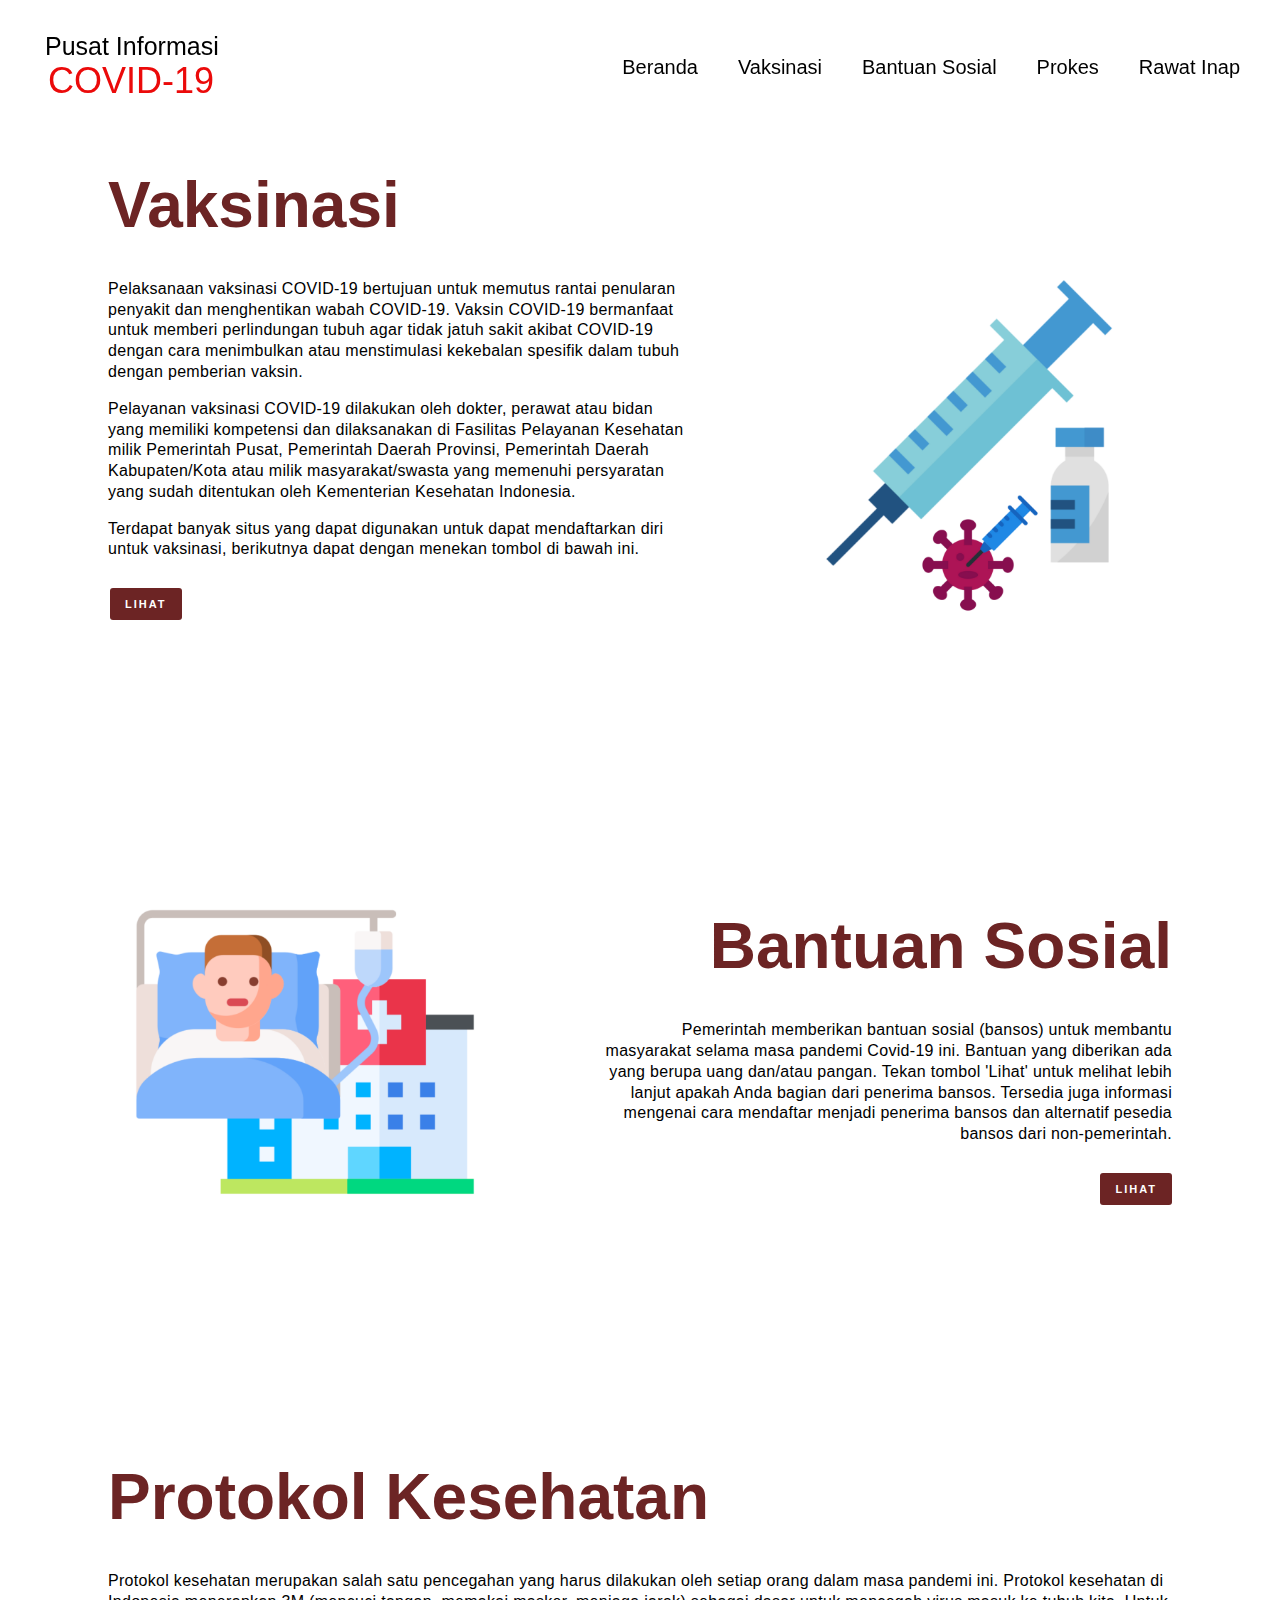
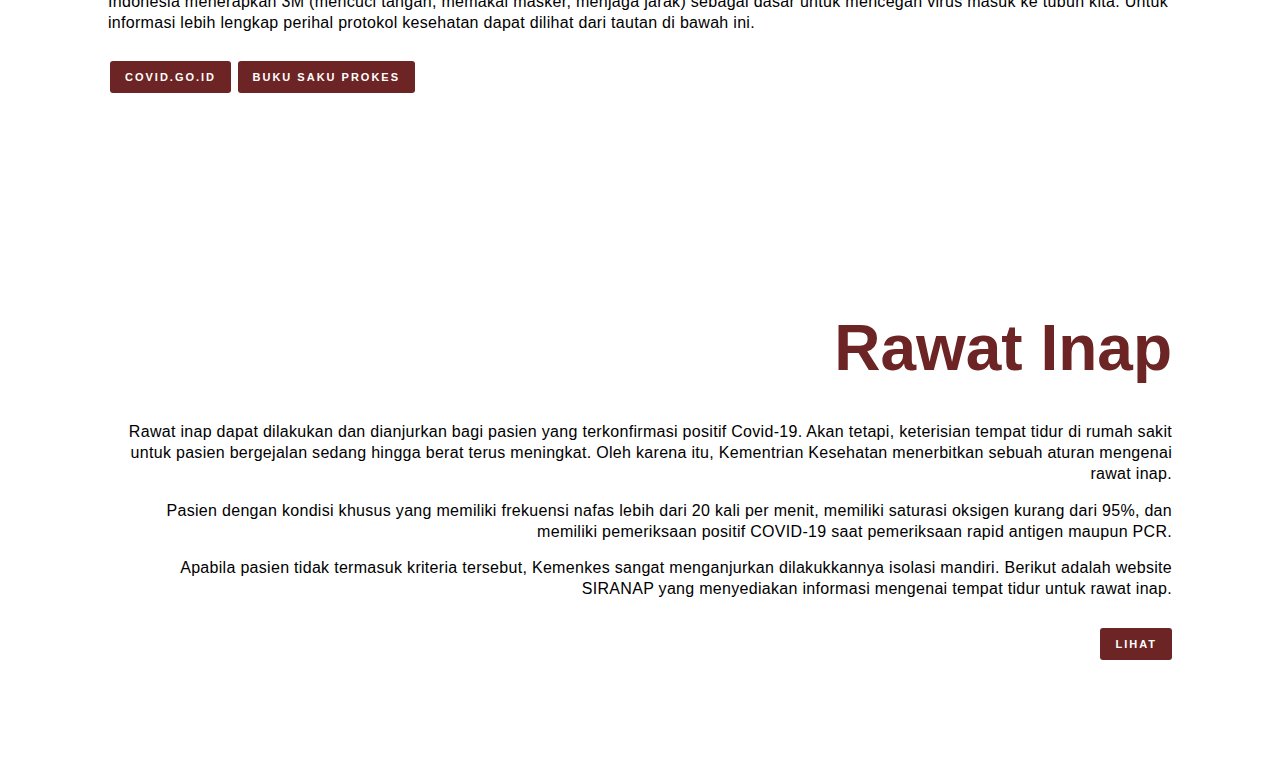
==== Milestone02_K30.html @ 99e0981c "ngilangin target blank beberapa button" ====
<!DOCTYPE html>
<html lang="en">
<head>
    <meta charset="UTF-8">
    <meta name="viewport" content="width=device-width, initial-scale=1.0">
    <title> COVID-19 Information Centre </title>
    <link rel="stylesheet" href="style.css">
    <!-- <link rel="icon" href="logo.png" type="image/png"/> -->
</head>
<body>
    <header>
        <a href="#home" class="logo">Pusat Informasi</a>
        <a href="#home" class="logo2">COVID-19</a>
        <div class="toggle" onclick="toggleMenu();"></div>
        <ul class="menu">
            <li><a href="" onclick="topFunction()" id="home" class="hovereffect">Beranda</a></li>
            <li><a href="#Vaksinasi" onclick="toggleMenu();" class="hovereffect">Vaksinasi</a></li>
            <li><a href="#Bansos" onclick="toggleMenu();" class="hovereffect">Bantuan Sosial</a></li>
            <li><a href="#Prokes" onclick="toggleMenu();" class="hovereffect">Prokes</a></li>
            <li><a href="#Rawnap" onclick="toggleMenu();" class="hovereffect">Rawat Inap</a></li>
        </ul>
    </header>

    <section class = "banner" id="Vaksinasi">
        <div class="textlp">
            <h2> Vaksinasi </h2>
            <p class="article"> Pelaksanaan vaksinasi COVID-19 bertujuan untuk memutus rantai penularan penyakit dan menghentikan wabah COVID-19. Vaksin COVID-19 bermanfaat untuk memberi perlindungan tubuh agar tidak jatuh sakit akibat COVID-19 dengan cara menimbulkan atau menstimulasi kekebalan spesifik dalam tubuh dengan pemberian vaksin.</p>
            <p class="article"> Pelayanan vaksinasi COVID-19 dilakukan oleh dokter, perawat atau bidan yang memiliki kompetensi dan dilaksanakan di Fasilitas Pelayanan Kesehatan milik Pemerintah Pusat, Pemerintah Daerah Provinsi, Pemerintah Daerah Kabupaten/Kota atau milik masyarakat/swasta yang memenuhi persyaratan yang sudah ditentukan oleh Kementerian Kesehatan Indonesia.</p>
            <p class="article"> Terdapat banyak situs yang dapat digunakan untuk dapat mendaftarkan diri untuk vaksinasi, berikutnya dapat dengan menekan tombol di bawah ini.</p>
            <br>
            <a href="Vaksinasi.html" class="btn" role="button" >Lihat</a>
        </div>
        <div id="vaksinDiv">
            <img id="vaksinImage" src="images/Vaccine.png">
        </div>
    </section>

    <section class = "banner2" id="Bansos">
        <div id="hospitalDiv">
            <img id="hospitalImage" src="images/hospital.png">
        </div>
        <div class="textlp">
            <h2> Bantuan Sosial </h2>
            <p class="article"> Pemerintah memberikan bantuan sosial (bansos) untuk membantu masyarakat 
                selama masa pandemi Covid-19 ini. Bantuan yang diberikan ada yang berupa uang dan/atau pangan. 
                Tekan tombol 'Lihat' untuk melihat lebih lanjut apakah Anda bagian dari penerima bansos. 
                Tersedia juga informasi mengenai cara mendaftar menjadi penerima bansos dan alternatif pesedia 
                bansos dari non-pemerintah.  </p>
                <br>
            <a href="Bansos.html" class="btn" role="button" >Lihat</a>
        </div>
    </section>

    <section class = "banner" id="Prokes">
        <div class="textlp">
            <h2> Protokol Kesehatan </h2>
            <p class="article"> Protokol kesehatan merupakan salah satu pencegahan yang harus dilakukan oleh setiap orang dalam masa pandemi ini. Protokol kesehatan di Indonesia menerapkan 3M (mencuci tangan, memakai masker, menjaga jarak) sebagai dasar untuk mencegah virus masuk ke tubuh kita. Untuk informasi lebih lengkap perihal protokol kesehatan dapat dilihat dari tautan di bawah ini. </p>
            <br>
            <a href="https://covid19.go.id/p/protokol" class="btn" role="button" target="_blank">Covid.go.id</a>
            <a href="https://drive.google.com/file/d/1-N_QBtj_PaS355NtWdZMBZSfTUdceHAb/view?usp=sharing" class="btn" role="button" target="_blank">Buku Saku Prokes</a>
        </div>
        
    </section>

    <section class = "banner2" id="Rawnap">
        <div class="textlp">
            <h2> Rawat Inap </h2>
            <p class="article"> Rawat inap dapat dilakukan dan dianjurkan bagi pasien yang terkonfirmasi positif Covid-19. Akan tetapi, keterisian tempat tidur di rumah sakit untuk pasien bergejalan sedang hingga berat terus meningkat. Oleh karena itu, Kementrian Kesehatan menerbitkan sebuah aturan mengenai rawat inap.  </p>
            <p class="article" Pasien yang dapat melakukan rawat inap adalah pasien yang mengalami sesak napas, baik dengan atau tanpa adanya demam, merasa tubuhnya sangat kelelahan, kehilangan penciuman, memiliki penyakit penyerta, dan membutuhkan adanya pengawasan medis. </p>
            <p class="article"> Pasien dengan kondisi khusus yang  memiliki frekuensi nafas lebih dari 20 kali per menit, memiliki saturasi oksigen kurang dari 95%, dan memiliki pemeriksaan positif COVID-19 saat pemeriksaan rapid antigen maupun PCR. </p>
            <p class="article"> Apabila pasien tidak termasuk kriteria tersebut, Kemenkes sangat menganjurkan dilakukkannya isolasi mandiri. Berikut adalah website SIRANAP yang menyediakan informasi mengenai tempat tidur untuk rawat inap. </p>
            <br>
            <a href="https://yankes.kemkes.go.id/app/siranap/" class="btn" role="button" target="_blank">Lihat</a>
        </div>
    </section>
    
    <script type="text/javascript">
        window.addEventListener('scroll',function(){
            var header = document.querySelector('header');
            header.classList.toggle('sticky',window.scrollY > 0);
        });

        function toggleMenu() {
            var menuToggle = document.querySelector('.toggle');
            var menu = document.querySelector('.menu');
            menuToggle.classList.toggle('active')
            menu.classList.toggle('active')
        }

        function topFunction() {
            document.documentElement.scrollTop = 0;
        }
    </script>
</body>
</html>
---- style.css ----
html, body {
    scroll-behavior: smooth;
}

header {
    position: fixed;
    top: 0;
    left: 0;
    width: 100%;
    padding: 40px 100px;
    z-index: 1000;
    display: flex;
    justify-content: space-between;
    align-items: center;
    text-decoration: none;
    transition: 0.5s;
}

header.sticky {
    background-color: #fff;
    padding: 30px 100px;
    text-decoration: none;
    box-shadow: 0 5px 20px rgba(0,0,0,0.1);
}

header .logo {
    position: absolute;
    width: 186px;
    height: 23px;
    left: 30px;
    top: 24px;
    font-family: Lato, Helvetica, sans-serif;
    font-style: normal;
    font-weight: normal;
    font-size: 25px;
    line-height: 29px;
    color: #000000;
    text-decoration: none;
    margin-top: 8px;
    margin-left: 15px;
}

header .logo2 {
    position: absolute;
    width: 170px;
    height: 54px;
    left: 30px;
    top: 48px;
    font-family: Roboto;
    font-style: normal;
    font-weight: normal;
    font-size: 36px;
    line-height: 42px;
    color: #EB0A0A;
    font-family: 'Roboto', sans-serif;
    text-decoration: none;
    margin-top: 12px;
    margin-left: 18px;
}

header.sticky .logo {
 color: #111111;   
 text-decoration: none;
}

header ul {
    position: static ;
    margin-right: 120px;
    display: flex;
}

header ul li {
    position: relative;
    list-style: none;
}

header ul li a {
    position: relative;
    display: inline-block;
    margin: 0px 20px;
    color:#000;
    font-weight: 400;
    text-decoration: none;
    font-family: "Poppins",sans-serif;
    font-size: 20px;
}

header.sticky ul li a {
    color: #111111;   
}

.banner
{
    position: relative;
    min-height: 10vh;
    background-size: cover;
    background :#FFFFFF;
    background-position : right;
    display :flex;
    justify-content: space-between;
    align-items: center;
    padding : 100px;
    font-family: 'Lato', sans-serif;
}

.banner2
{
    position: relative;
    min-height: 10vh;
    background-size: cover;
    background :#FFFFFF;
    background-position : right;
    display :flex;
    justify-content: space-between;
    align-items: center;
    padding : 100px;
    font-family: 'Lato', sans-serif;
    text-align: right;
}

.banner h2
{
    font-family: 'Palanquin', sans-serif;
    font-style: normal;
    font-weight: 600;
    font-size: 64px;
    line-height: 116px;
    color: #6C2424;
}

.banner2 h2
{
    font-family: 'Palanquin', sans-serif;
    font-style: normal;
    font-weight: 600;
    font-size: 64px;
    line-height: 116px;
    color: #6C2424;
}


.btn {
    position: relative;
    font-weight: 600;
    background: #6C2424;
    color: #ffffff;
    margin-top: 20px;
    padding: 10px 15px;
    font-size: 11px;
    text-transform: uppercase;
    text-decoration: none;
    letter-spacing: 2px;
    border-radius: 3px;
    margin-left: 2px;
    z-index: 40;
    font-family: 'Lato', sans-serif;
}

.btn:hover {
    background-color:#f5b455;
    color: #531b1b;
    font-weight: 800;
    z-index: 40;
}

::-webkit-scrollbar {
    width: 8px;
    scroll-behavior: smooth;
}
  
::-webkit-scrollbar-track {
    background: #f1f1f1;
    scroll-behavior: smooth;
}
  
::-webkit-scrollbar-thumb {
    background: rgb(59, 59, 59);
    scroll-behavior: smooth;
}
  
::-webkit-scrollbar-thumb:hover {
    background: #000000;
    scroll-behavior: smooth;
}

/* Styling Image */ 
#vaksinDiv {
    padding-left: 100px;
}

#vaksinImage {
    width:30vw;
    height: auto;
    margin-top: 150px;
}

#hospitalDiv {
    padding-left: 100px;
    margin-left: 0px;
    padding-left: 0px;
    padding-right: 100px;
}

#hospitalImage {
    width:30vw;
    height: auto;
}

.article {
    line-height: 1.3;
    letter-spacing: .3px;
}

h2 {
    margin-top: 5px;
    margin-bottom: 5px;
}

.hovereffect:hover {
    font-weight: bold;
    color:#cc7c44;
}

.bold:hover {
    font-weight: bold;
}
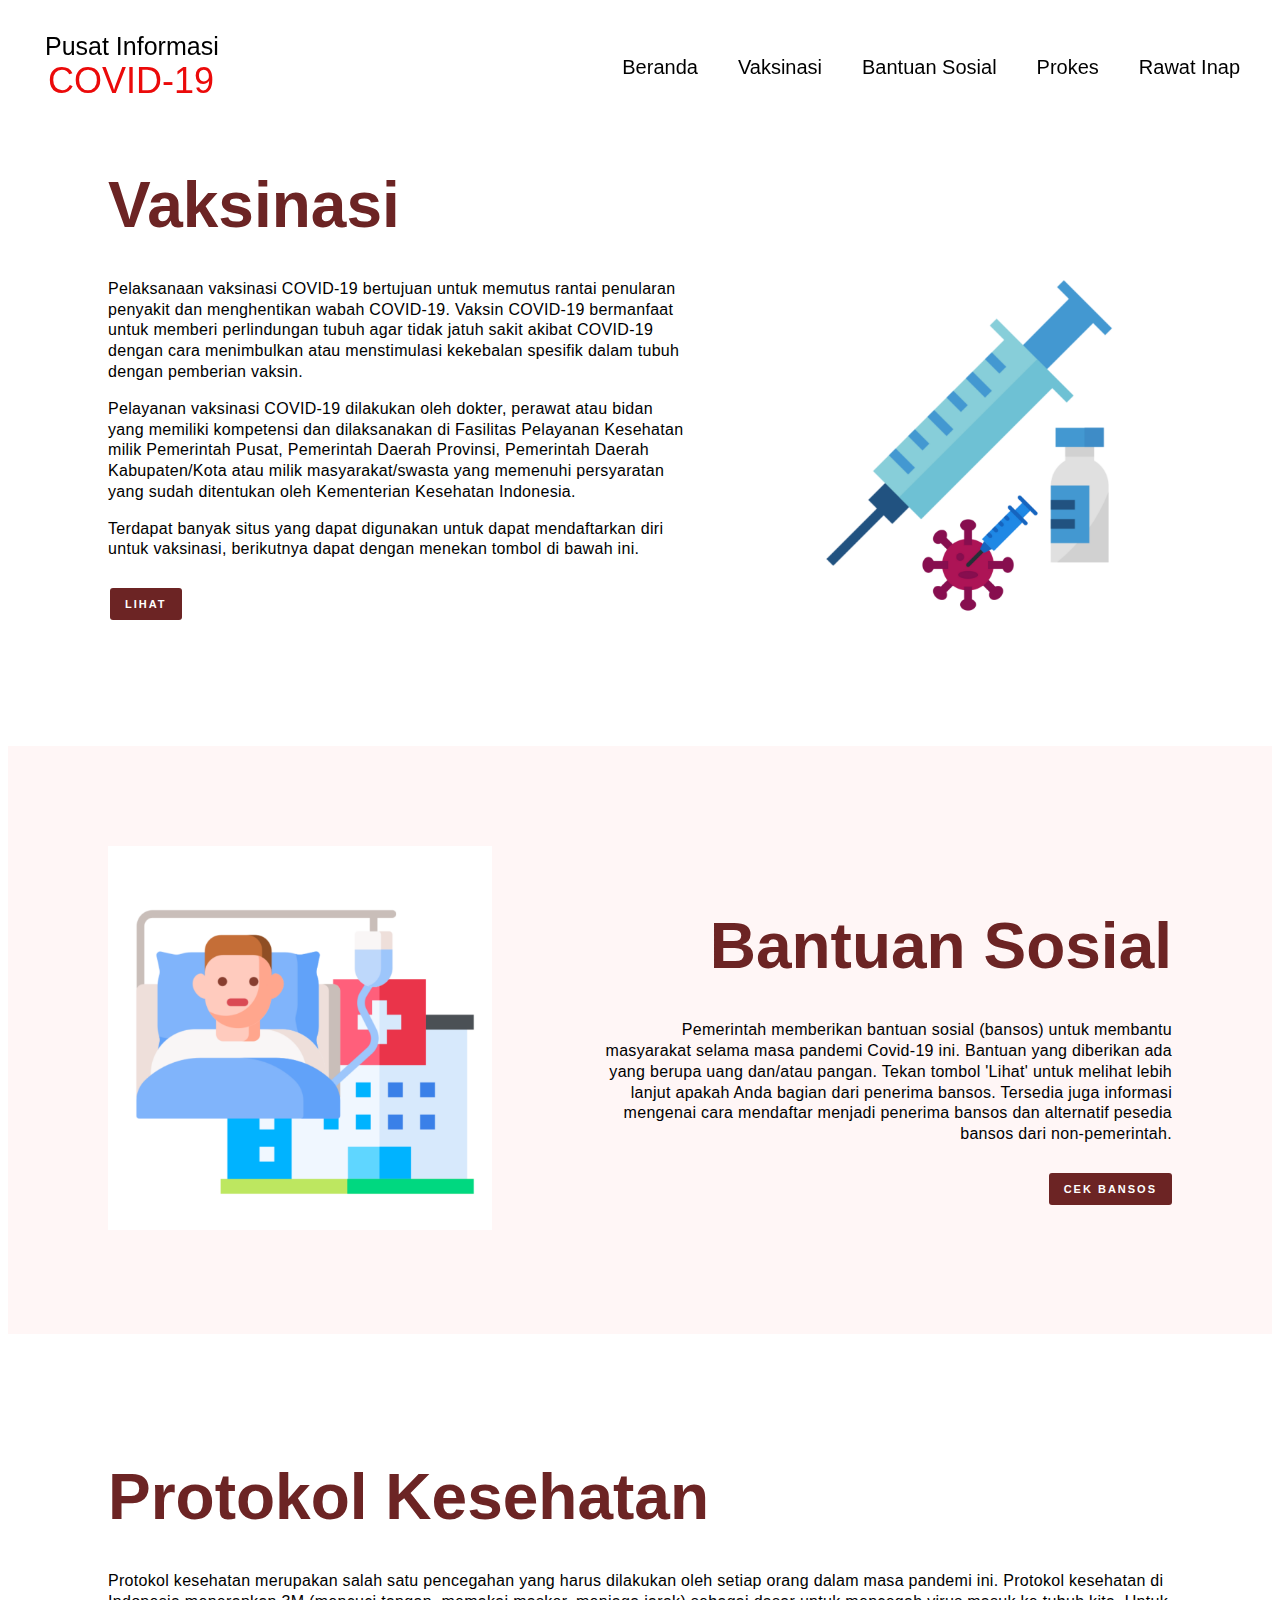
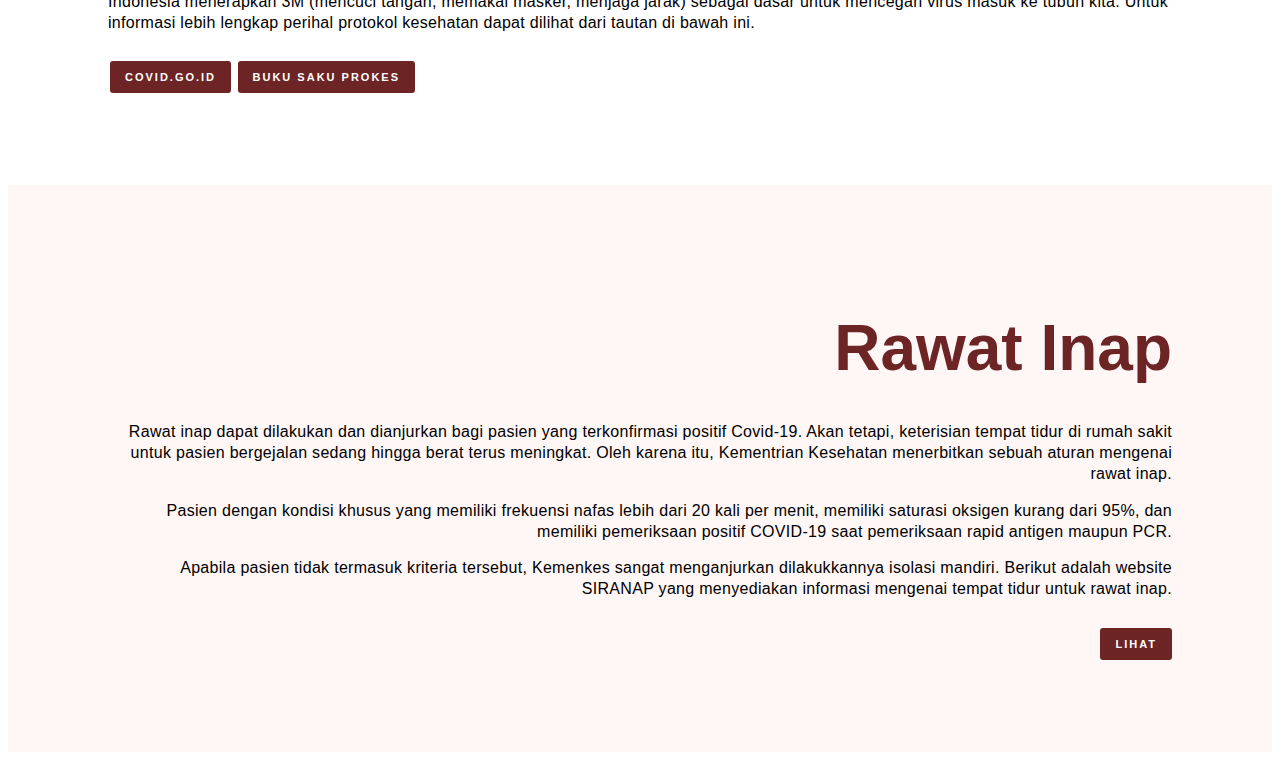
==== commit 6420b1cc: "Cek bansos button" ====
--- a/Milestone02_K30.html
+++ b/Milestone02_K30.html
@@ -5,7 +5,7 @@
     <meta name="viewport" content="width=device-width, initial-scale=1.0">
     <title> COVID-19 Information Centre </title>
     <link rel="stylesheet" href="style.css">
-    <!-- <link rel="icon" href="logo.png" type="image/png"/> -->
+    <link rel="icon" href="images/logo.png" type="image/png"/>
 </head>
 <body>
     <header>
@@ -47,7 +47,7 @@
                 Tersedia juga informasi mengenai cara mendaftar menjadi penerima bansos dan alternatif pesedia 
                 bansos dari non-pemerintah.  </p>
                 <br>
-            <a href="Bansos.html" class="btn" role="button" >Lihat</a>
+            <a href="https://cekbansos.kemensos.go.id/" class="btn" role="button" target="_blank" >Cek Bansos</a>
         </div>
     </section>
 
@@ -79,7 +79,6 @@
             var header = document.querySelector('header');
             header.classList.toggle('sticky',window.scrollY > 0);
         });
-
         function toggleMenu() {
             var menuToggle = document.querySelector('.toggle');
             var menu = document.querySelector('.menu');
--- a/style.css
+++ b/style.css
@@ -1,5 +1,5 @@
-html, body {
-    scroll-behavior: smooth;
+html,body {
+    scroll-behavior:smooth;
 }
 
 header {
@@ -73,6 +73,11 @@
     position: relative;
     list-style: none;
 }
+header ul li {
+    position: relative;
+    list-style: none;
+}
+
 
 header ul li a {
     position: relative;
@@ -183,6 +188,13 @@
     scroll-behavior: smooth;
 }
 
+#Bansos{
+    background-color : #FFF6F6;
+}
+#Rawnap{
+    background-color : #FFF6F6;
+}
+
 /* Styling Image */ 
 #vaksinDiv {
     padding-left: 100px;
@@ -217,7 +229,7 @@
 }
 
 .hovereffect:hover {
-    font-weight: bold;
+    transform: scale(1.25);
     color:#cc7c44;
 }
 
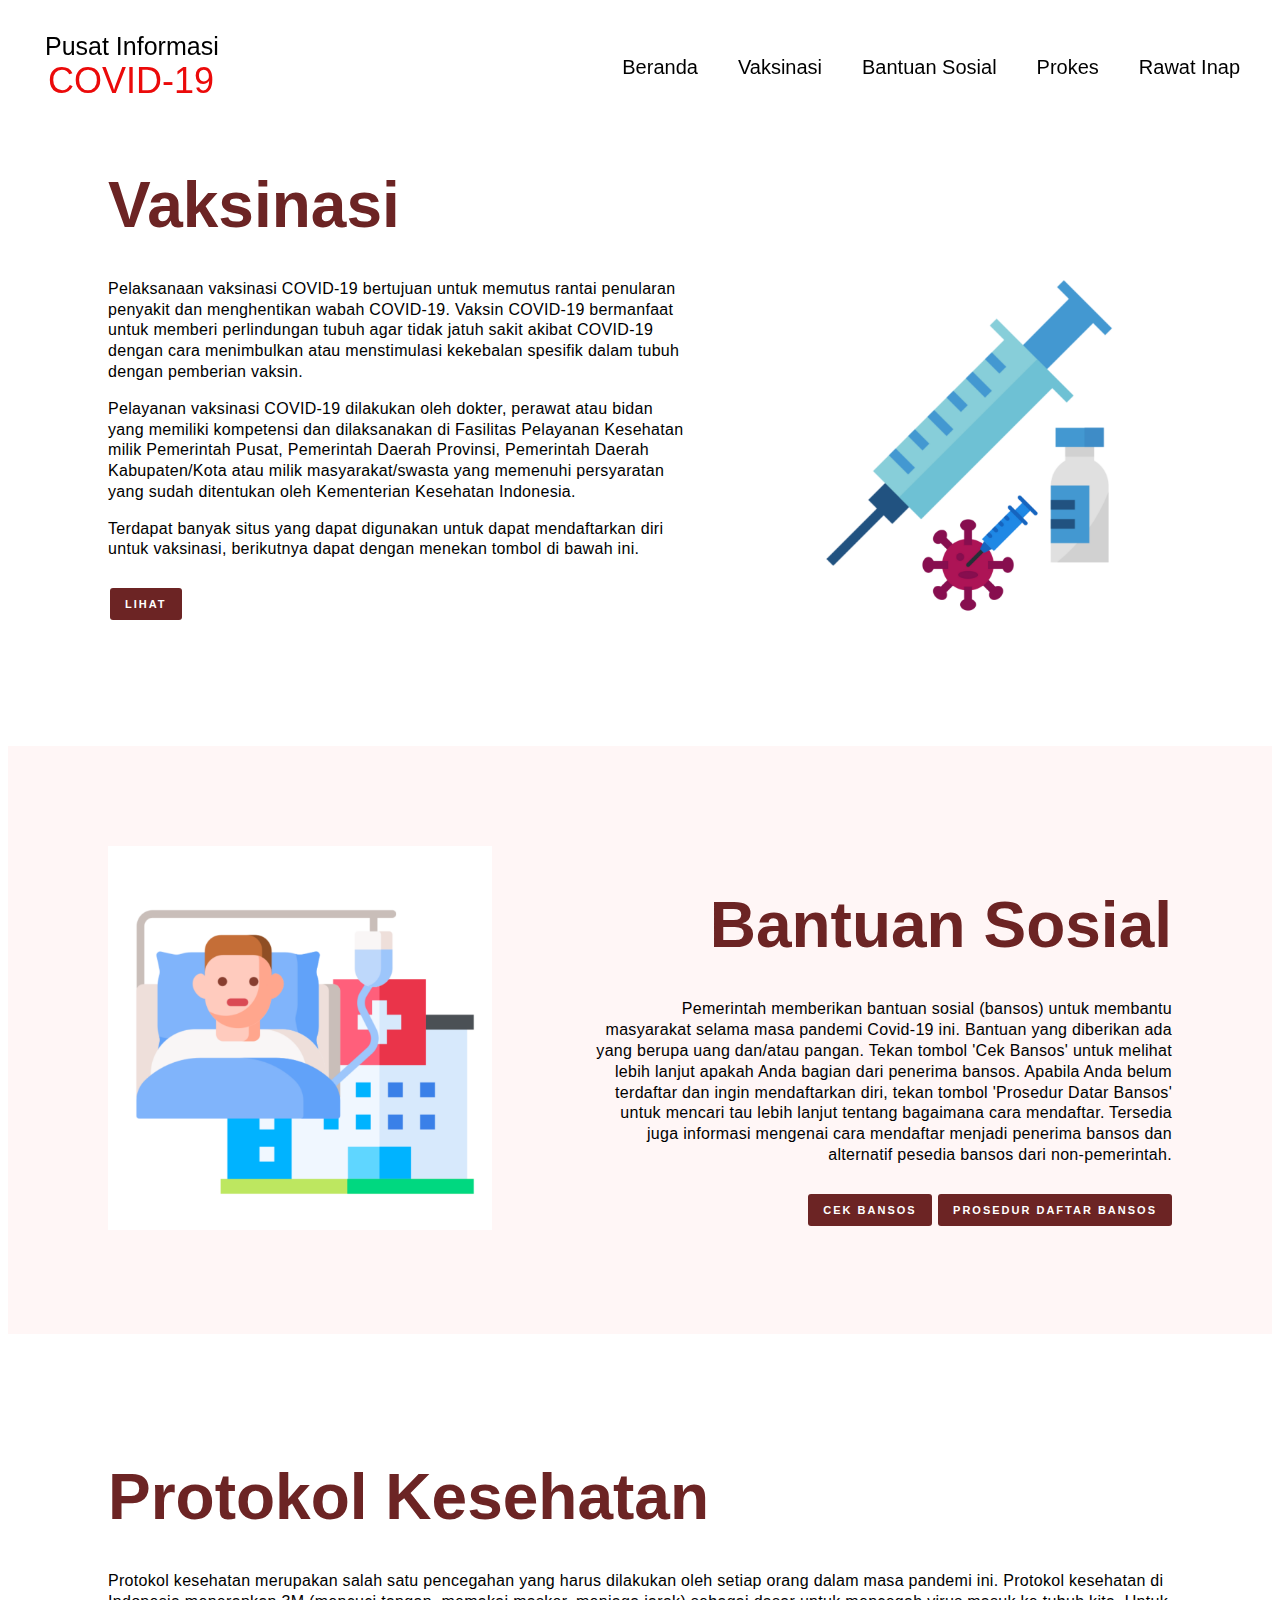
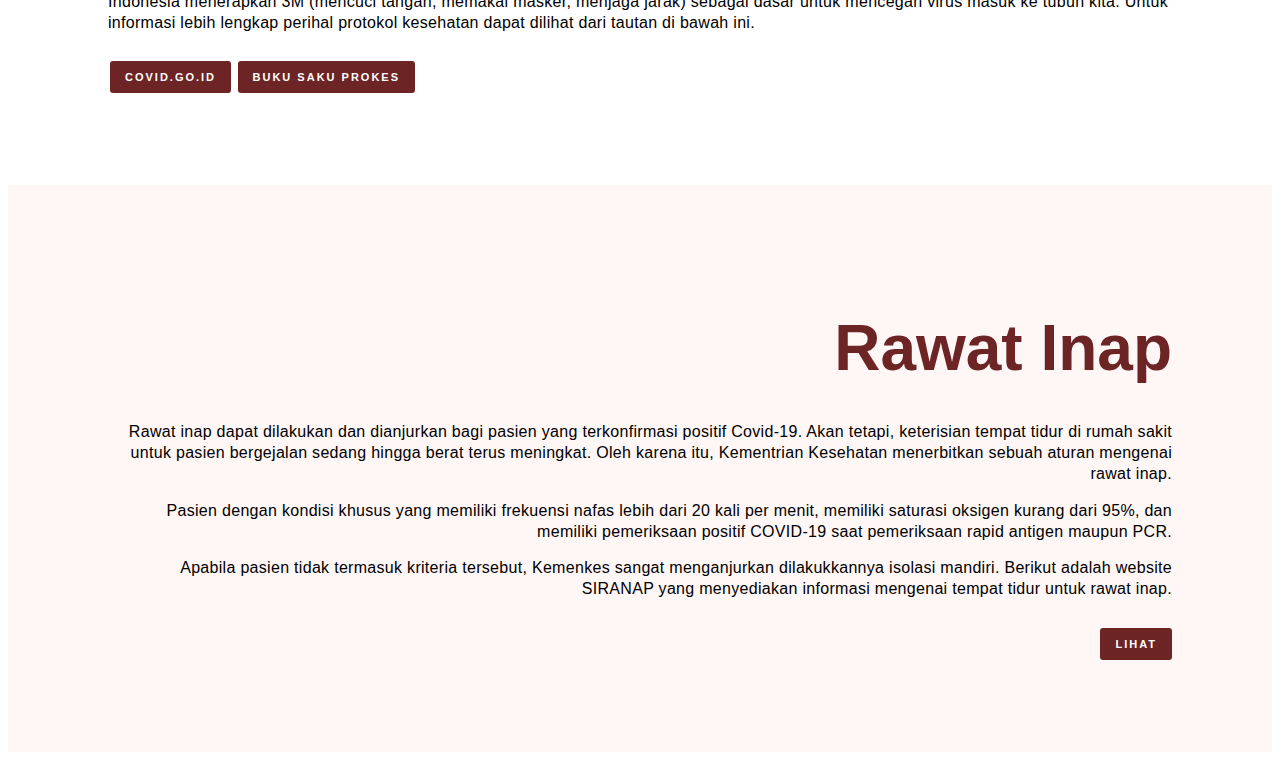
==== commit 90c9f3c4: "Update Bansos" ====
--- a/Milestone02_K30.html
+++ b/Milestone02_K30.html
@@ -43,11 +43,13 @@
             <h2> Bantuan Sosial </h2>
             <p class="article"> Pemerintah memberikan bantuan sosial (bansos) untuk membantu masyarakat 
                 selama masa pandemi Covid-19 ini. Bantuan yang diberikan ada yang berupa uang dan/atau pangan. 
-                Tekan tombol 'Lihat' untuk melihat lebih lanjut apakah Anda bagian dari penerima bansos. 
+                Tekan tombol 'Cek Bansos' untuk melihat lebih lanjut apakah Anda bagian dari penerima bansos. Apabila Anda belum
+                terdaftar dan ingin mendaftarkan diri, tekan tombol 'Prosedur Datar Bansos' untuk mencari tau lebih lanjut tentang bagaimana cara mendaftar.
                 Tersedia juga informasi mengenai cara mendaftar menjadi penerima bansos dan alternatif pesedia 
                 bansos dari non-pemerintah.  </p>
                 <br>
             <a href="https://cekbansos.kemensos.go.id/" class="btn" role="button" target="_blank" >Cek Bansos</a>
+            <a hrf="prosedur.html" class="btn" role="button" >Prosedur Daftar Bansos</a>
         </div>
     </section>
 
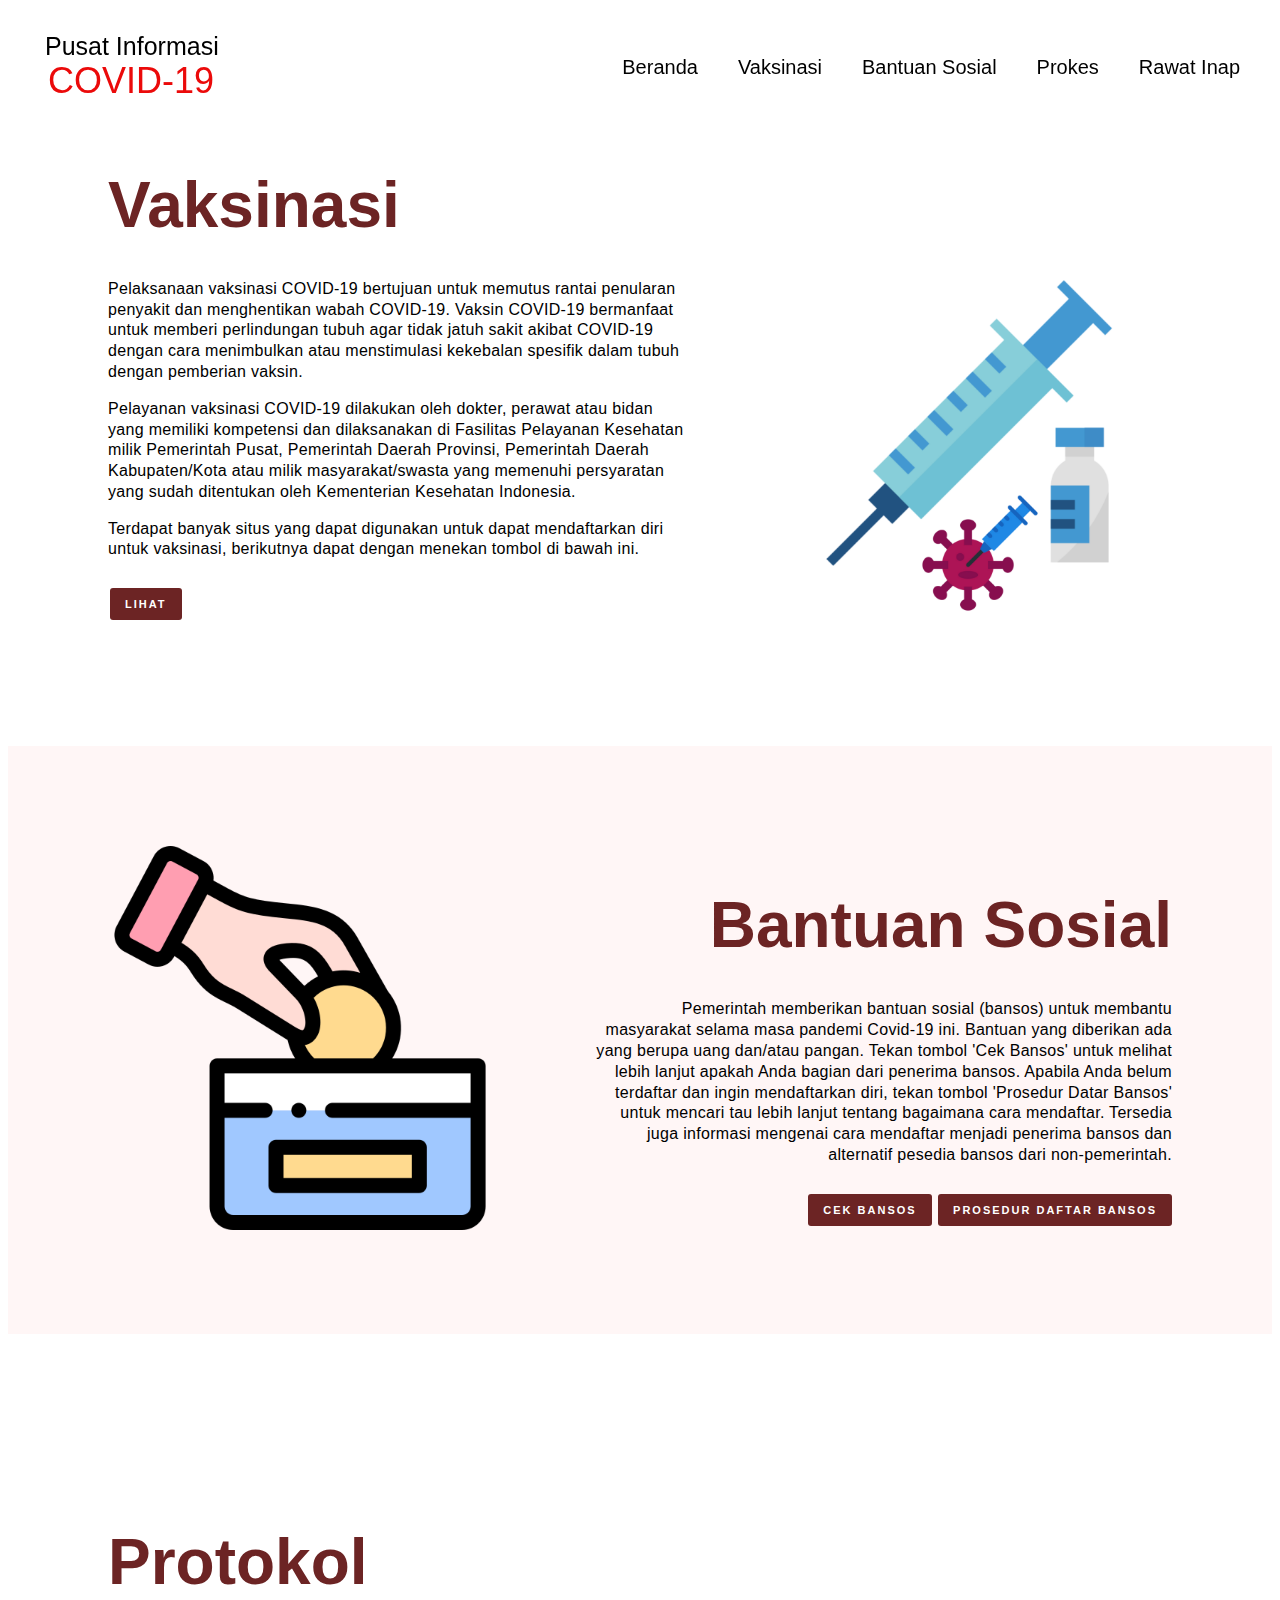
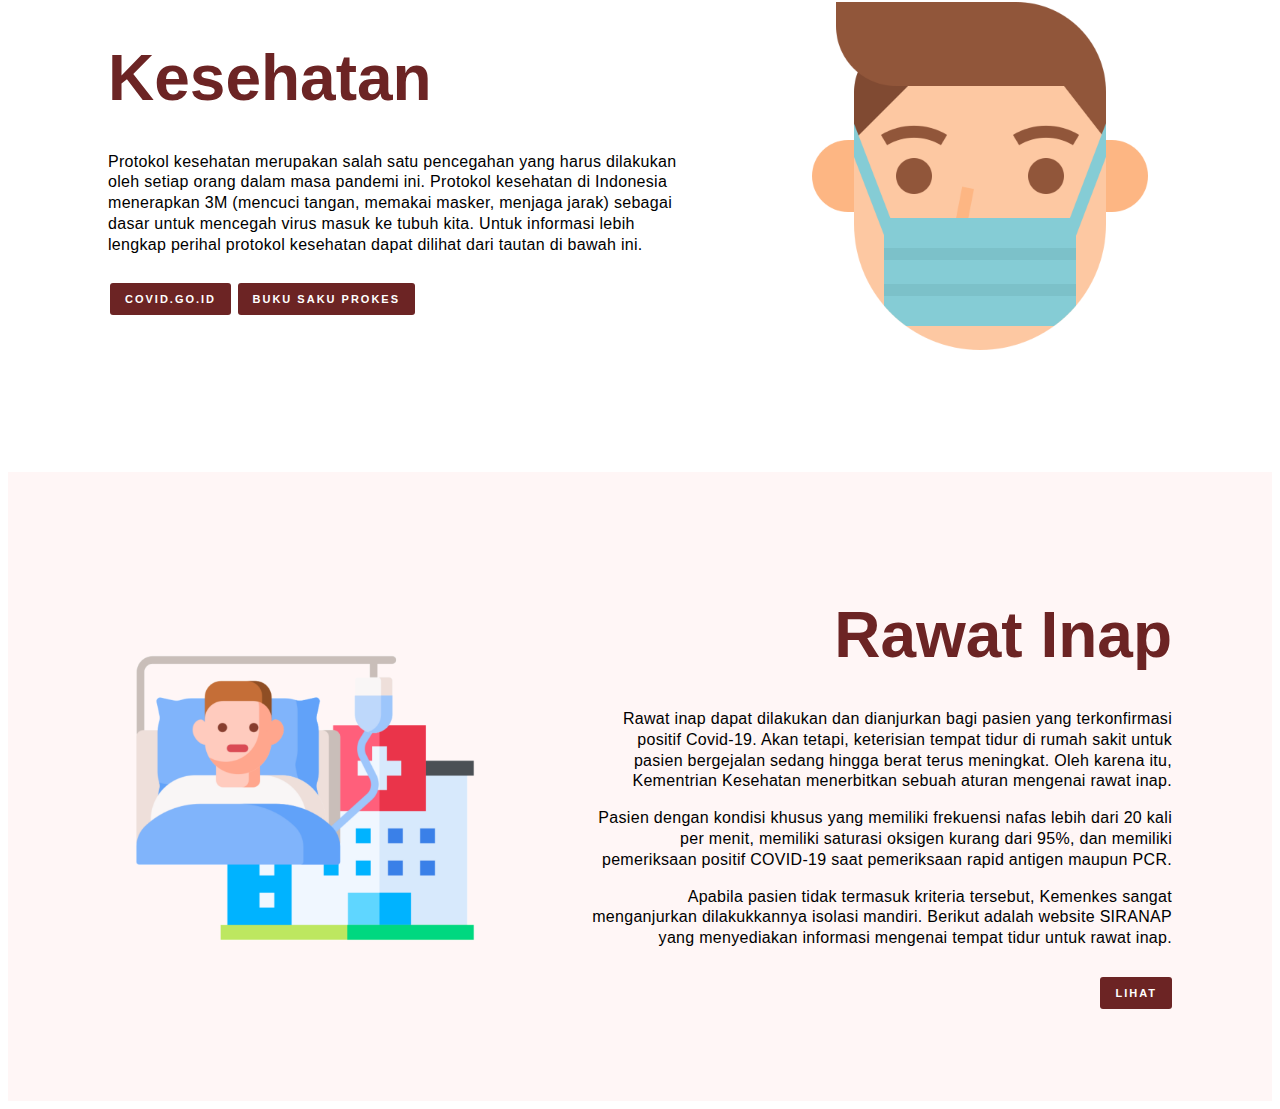
==== commit 050630cc: "Added Images and Rapihin Prosedur Bansos" ====
--- a/Milestone02_K30.html
+++ b/Milestone02_K30.html
@@ -37,7 +37,7 @@
 
     <section class = "banner2" id="Bansos">
         <div id="hospitalDiv">
-            <img id="hospitalImage" src="images/hospital.png">
+            <img id="hospitalImage" src="images/donation.png">
         </div>
         <div class="textlp">
             <h2> Bantuan Sosial </h2>
@@ -49,7 +49,7 @@
                 bansos dari non-pemerintah.  </p>
                 <br>
             <a href="https://cekbansos.kemensos.go.id/" class="btn" role="button" target="_blank" >Cek Bansos</a>
-            <a hrf="prosedur.html" class="btn" role="button" >Prosedur Daftar Bansos</a>
+            <a href="prosedur.html" class="btn" role="button" >Prosedur Daftar Bansos</a>
         </div>
     </section>
 
@@ -61,10 +61,16 @@
             <a href="https://covid19.go.id/p/protokol" class="btn" role="button" target="_blank">Covid.go.id</a>
             <a href="https://drive.google.com/file/d/1-N_QBtj_PaS355NtWdZMBZSfTUdceHAb/view?usp=sharing" class="btn" role="button" target="_blank">Buku Saku Prokes</a>
         </div>
+        <div id="vaksinDiv">
+            <img id="vaksinImage" src="images/mask.png">
+        </div>
         
     </section>
 
     <section class = "banner2" id="Rawnap">
+        <div id="hospitalDiv">
+            <img id="hospitalImage" src="images/hospital2.png">
+        </div>
         <div class="textlp">
             <h2> Rawat Inap </h2>
             <p class="article"> Rawat inap dapat dilakukan dan dianjurkan bagi pasien yang terkonfirmasi positif Covid-19. Akan tetapi, keterisian tempat tidur di rumah sakit untuk pasien bergejalan sedang hingga berat terus meningkat. Oleh karena itu, Kementrian Kesehatan menerbitkan sebuah aturan mengenai rawat inap.  </p>
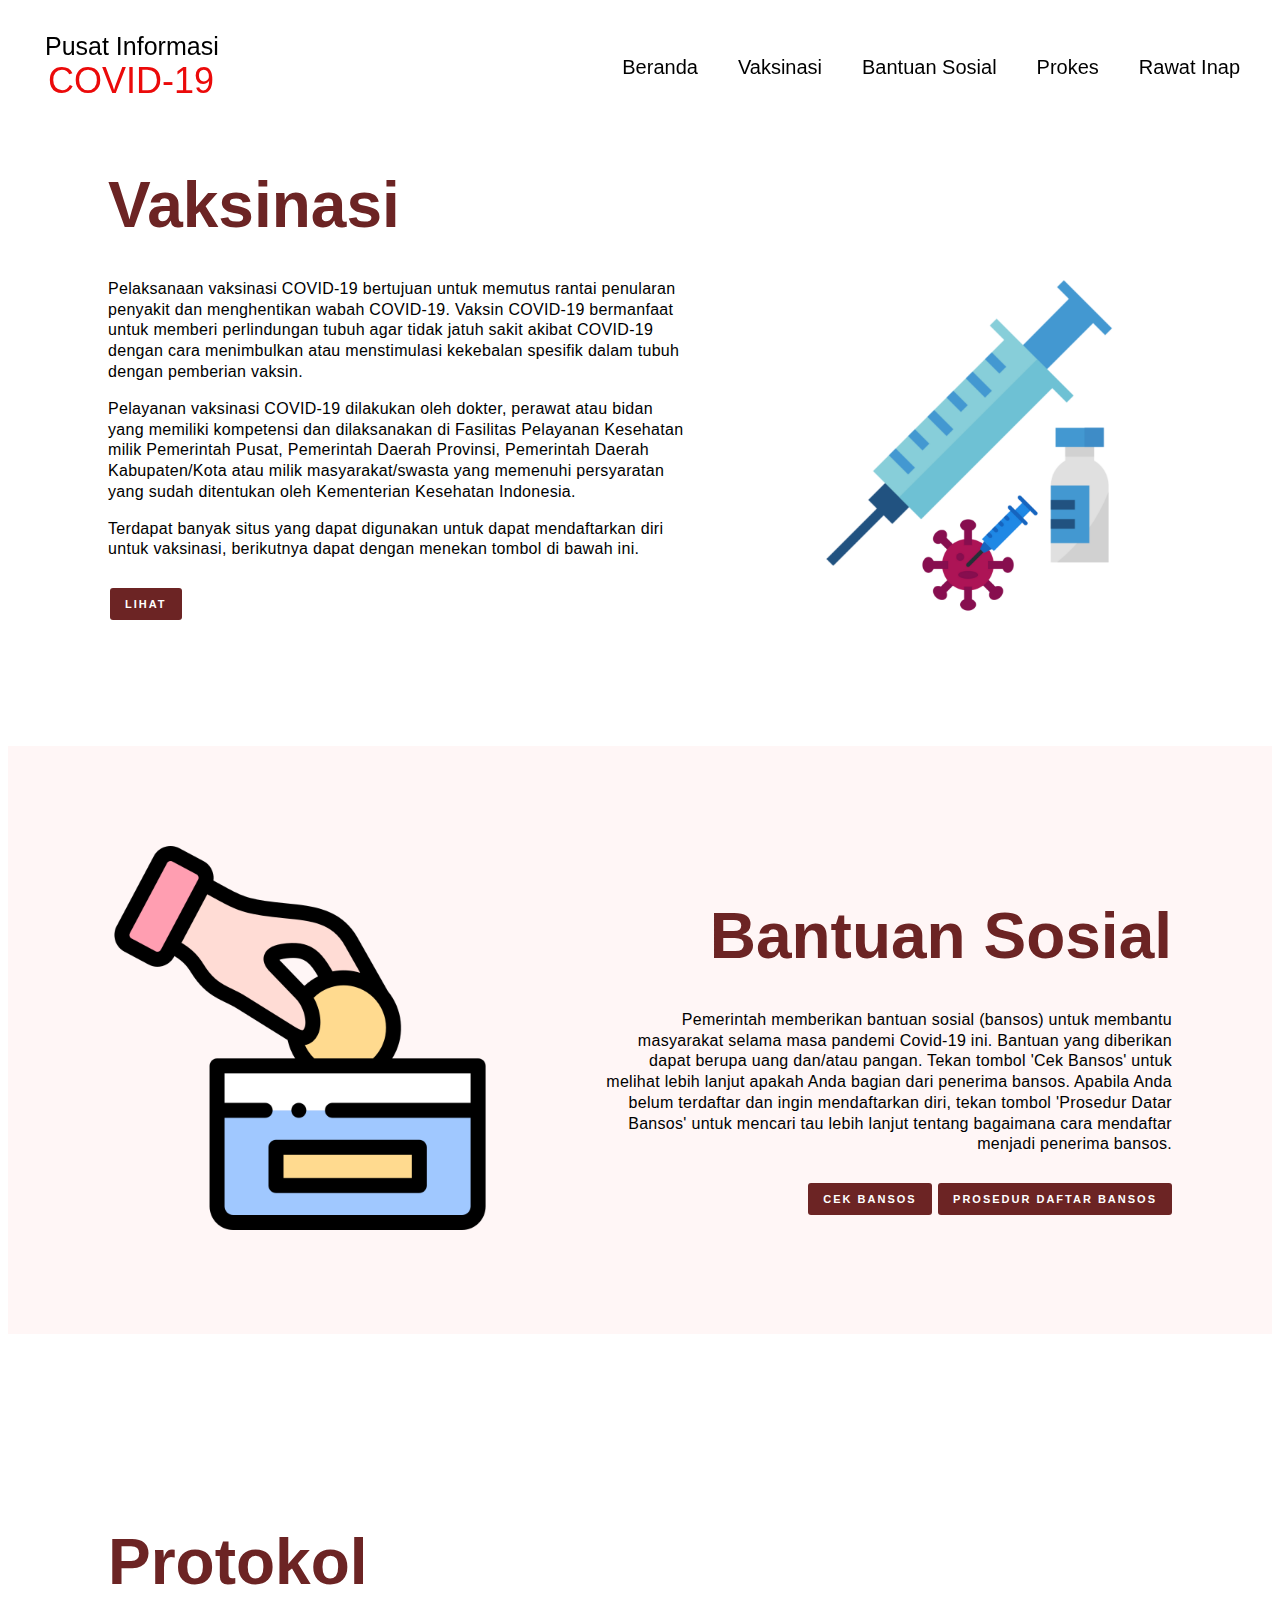
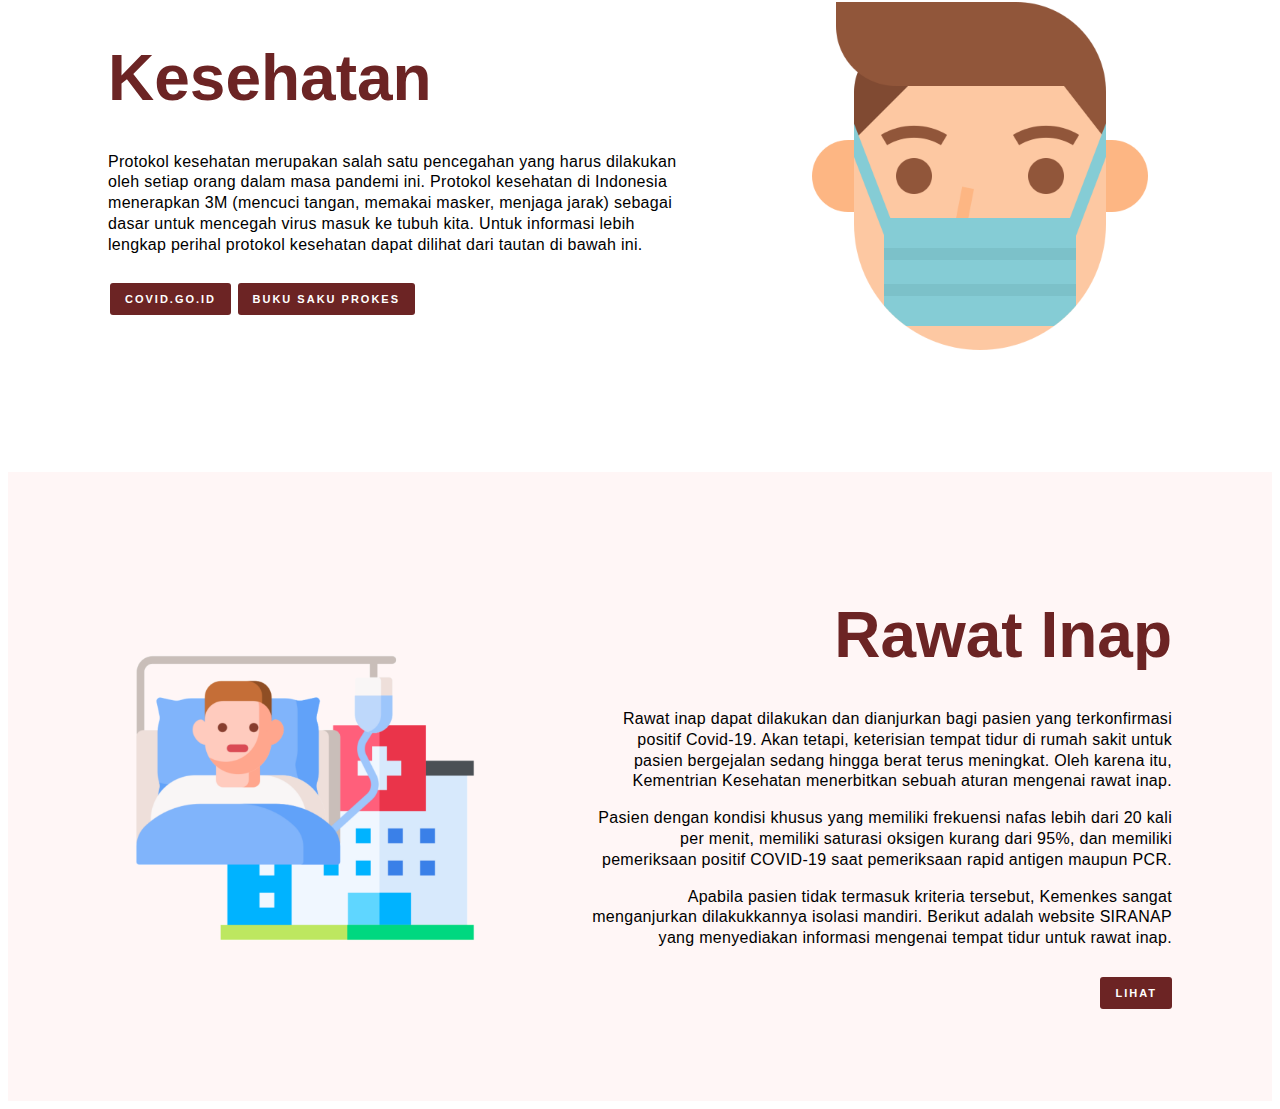
==== commit a7423dd7: "update konten" ====
--- a/Milestone02_K30.html
+++ b/Milestone02_K30.html
@@ -42,11 +42,11 @@
         <div class="textlp">
             <h2> Bantuan Sosial </h2>
             <p class="article"> Pemerintah memberikan bantuan sosial (bansos) untuk membantu masyarakat 
-                selama masa pandemi Covid-19 ini. Bantuan yang diberikan ada yang berupa uang dan/atau pangan. 
+                selama masa pandemi Covid-19 ini. Bantuan yang diberikan dapat berupa uang dan/atau pangan. 
                 Tekan tombol 'Cek Bansos' untuk melihat lebih lanjut apakah Anda bagian dari penerima bansos. Apabila Anda belum
-                terdaftar dan ingin mendaftarkan diri, tekan tombol 'Prosedur Datar Bansos' untuk mencari tau lebih lanjut tentang bagaimana cara mendaftar.
-                Tersedia juga informasi mengenai cara mendaftar menjadi penerima bansos dan alternatif pesedia 
-                bansos dari non-pemerintah.  </p>
+                terdaftar dan ingin mendaftarkan diri, tekan tombol 'Prosedur Datar Bansos' untuk mencari tau lebih lanjut tentang bagaimana cara mendaftar
+                menjadi penerima bansos.
+                </p>
                 <br>
             <a href="https://cekbansos.kemensos.go.id/" class="btn" role="button" target="_blank" >Cek Bansos</a>
             <a href="prosedur.html" class="btn" role="button" >Prosedur Daftar Bansos</a>
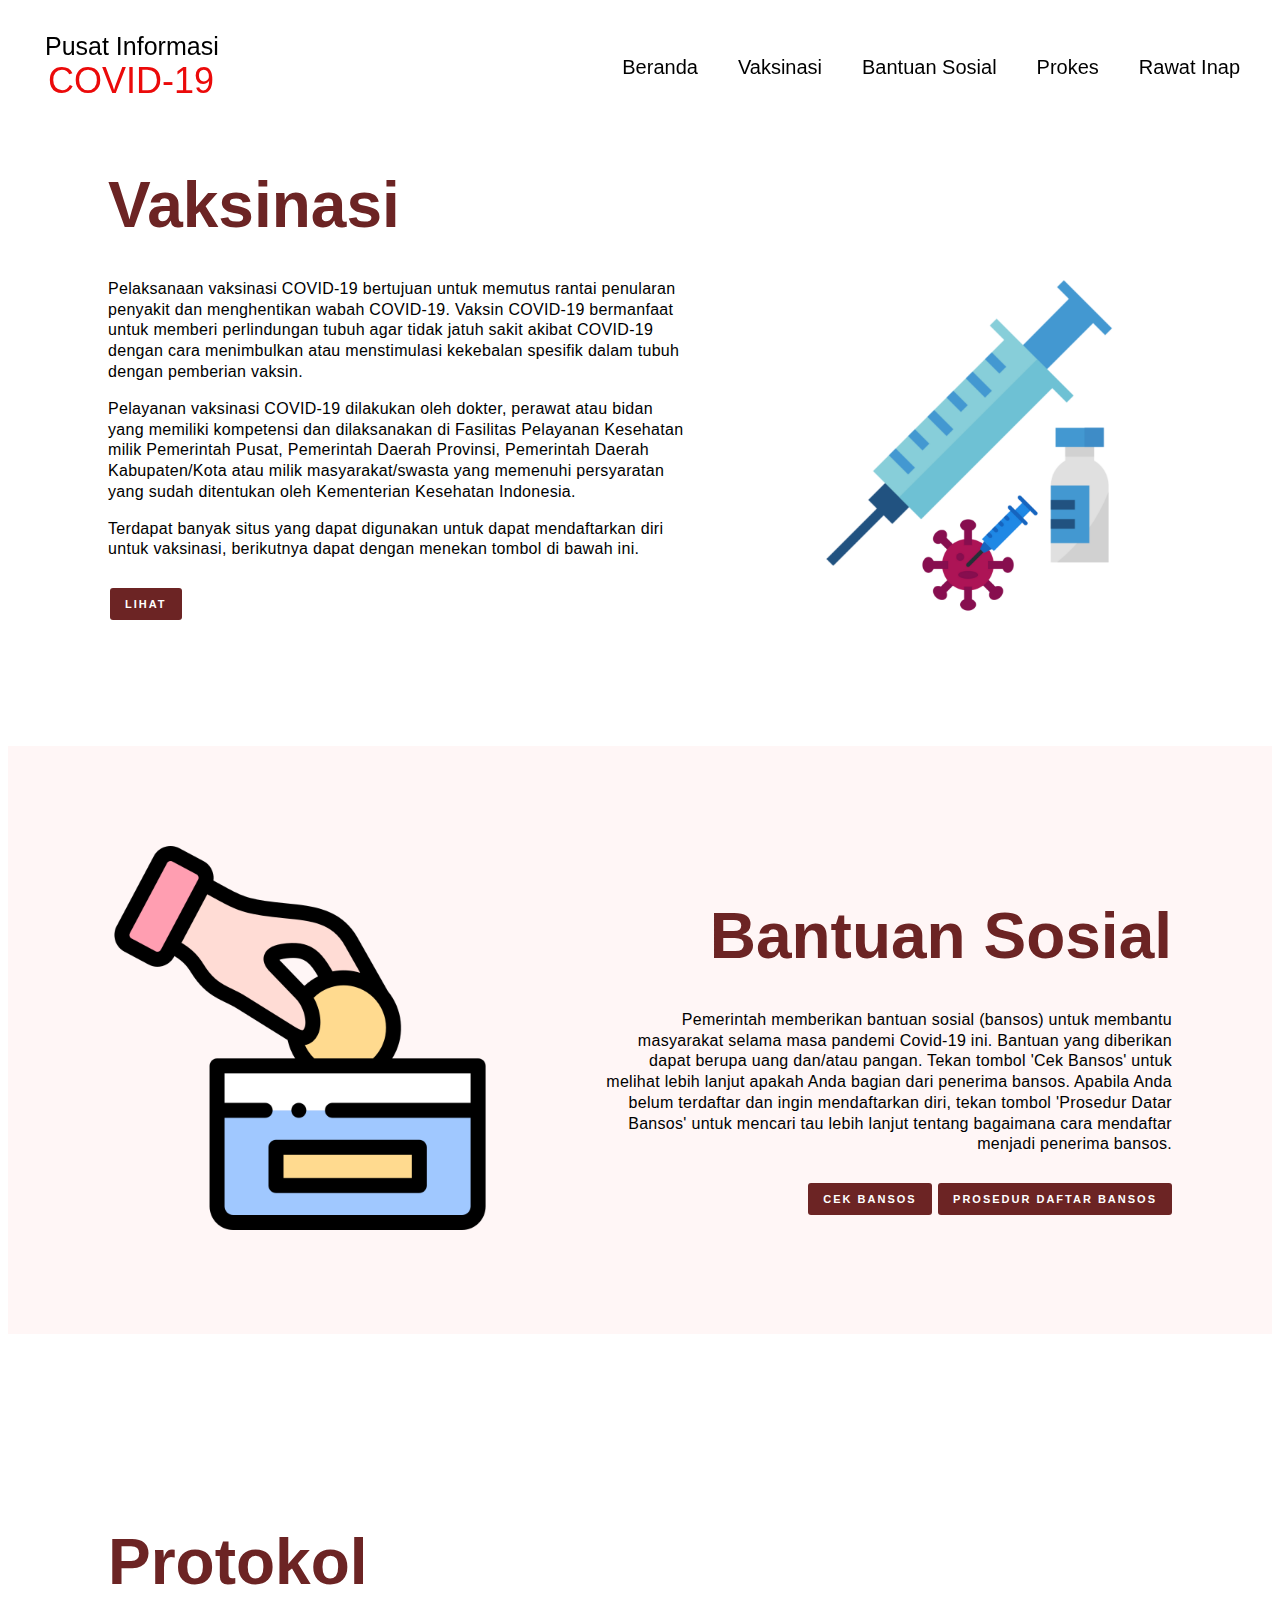
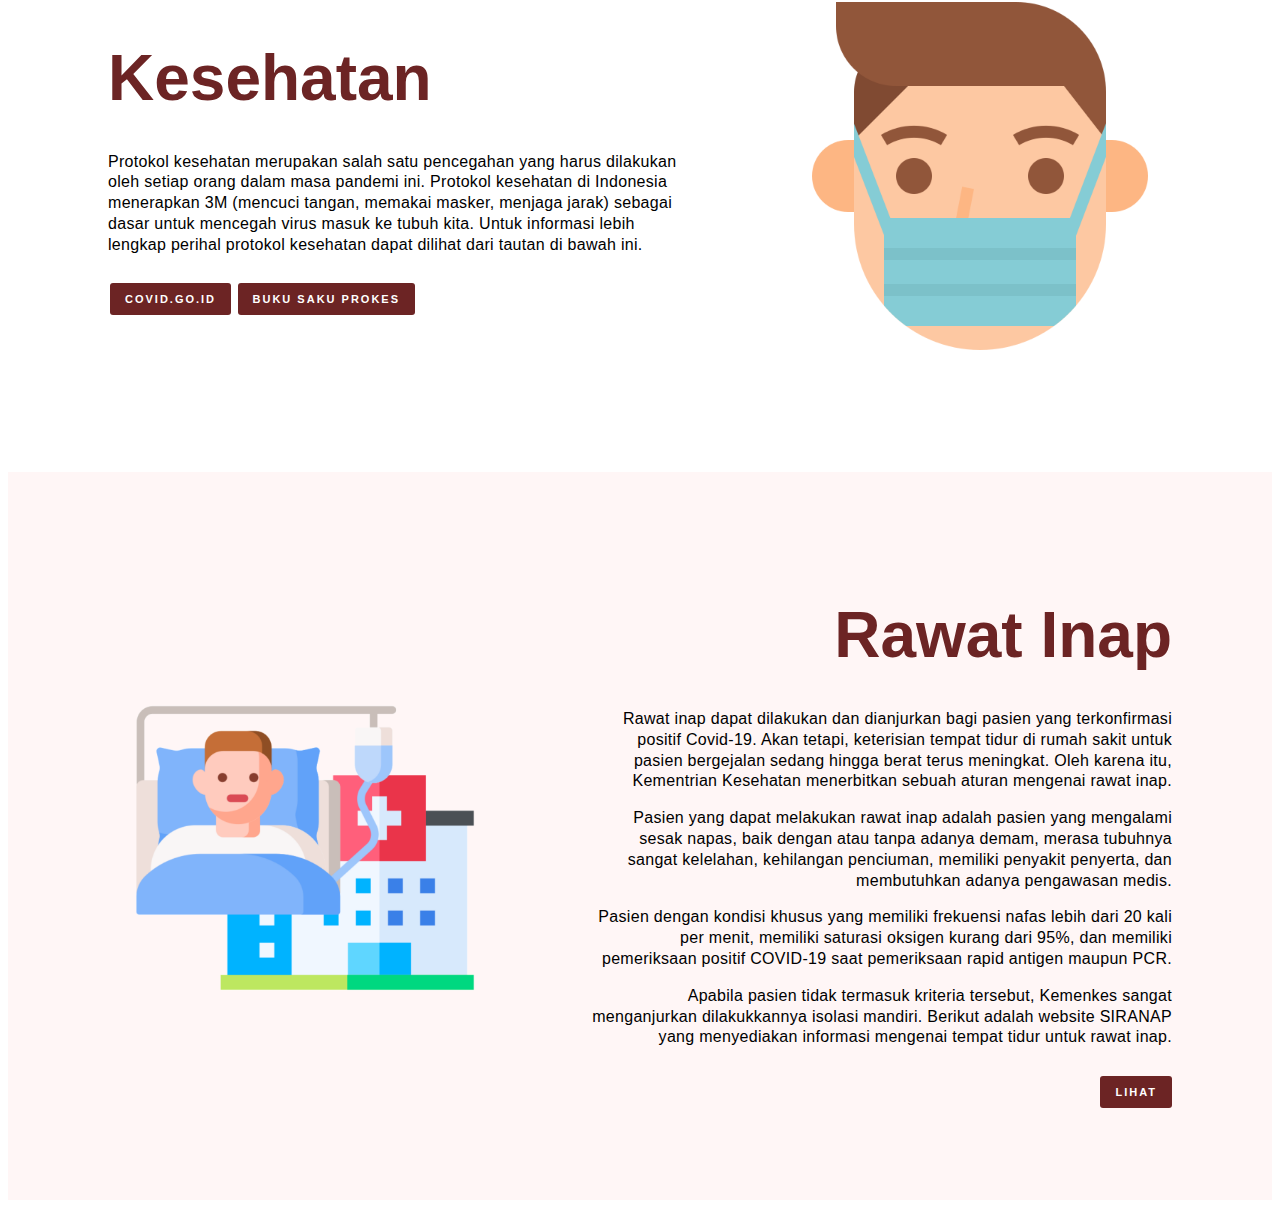
==== commit 420a7c36: "typo" ====
--- a/Milestone02_K30.html
+++ b/Milestone02_K30.html
@@ -74,7 +74,7 @@
         <div class="textlp">
             <h2> Rawat Inap </h2>
             <p class="article"> Rawat inap dapat dilakukan dan dianjurkan bagi pasien yang terkonfirmasi positif Covid-19. Akan tetapi, keterisian tempat tidur di rumah sakit untuk pasien bergejalan sedang hingga berat terus meningkat. Oleh karena itu, Kementrian Kesehatan menerbitkan sebuah aturan mengenai rawat inap.  </p>
-            <p class="article" Pasien yang dapat melakukan rawat inap adalah pasien yang mengalami sesak napas, baik dengan atau tanpa adanya demam, merasa tubuhnya sangat kelelahan, kehilangan penciuman, memiliki penyakit penyerta, dan membutuhkan adanya pengawasan medis. </p>
+            <p class="article"> Pasien yang dapat melakukan rawat inap adalah pasien yang mengalami sesak napas, baik dengan atau tanpa adanya demam, merasa tubuhnya sangat kelelahan, kehilangan penciuman, memiliki penyakit penyerta, dan membutuhkan adanya pengawasan medis. </p>
             <p class="article"> Pasien dengan kondisi khusus yang  memiliki frekuensi nafas lebih dari 20 kali per menit, memiliki saturasi oksigen kurang dari 95%, dan memiliki pemeriksaan positif COVID-19 saat pemeriksaan rapid antigen maupun PCR. </p>
             <p class="article"> Apabila pasien tidak termasuk kriteria tersebut, Kemenkes sangat menganjurkan dilakukkannya isolasi mandiri. Berikut adalah website SIRANAP yang menyediakan informasi mengenai tempat tidur untuk rawat inap. </p>
             <br>
